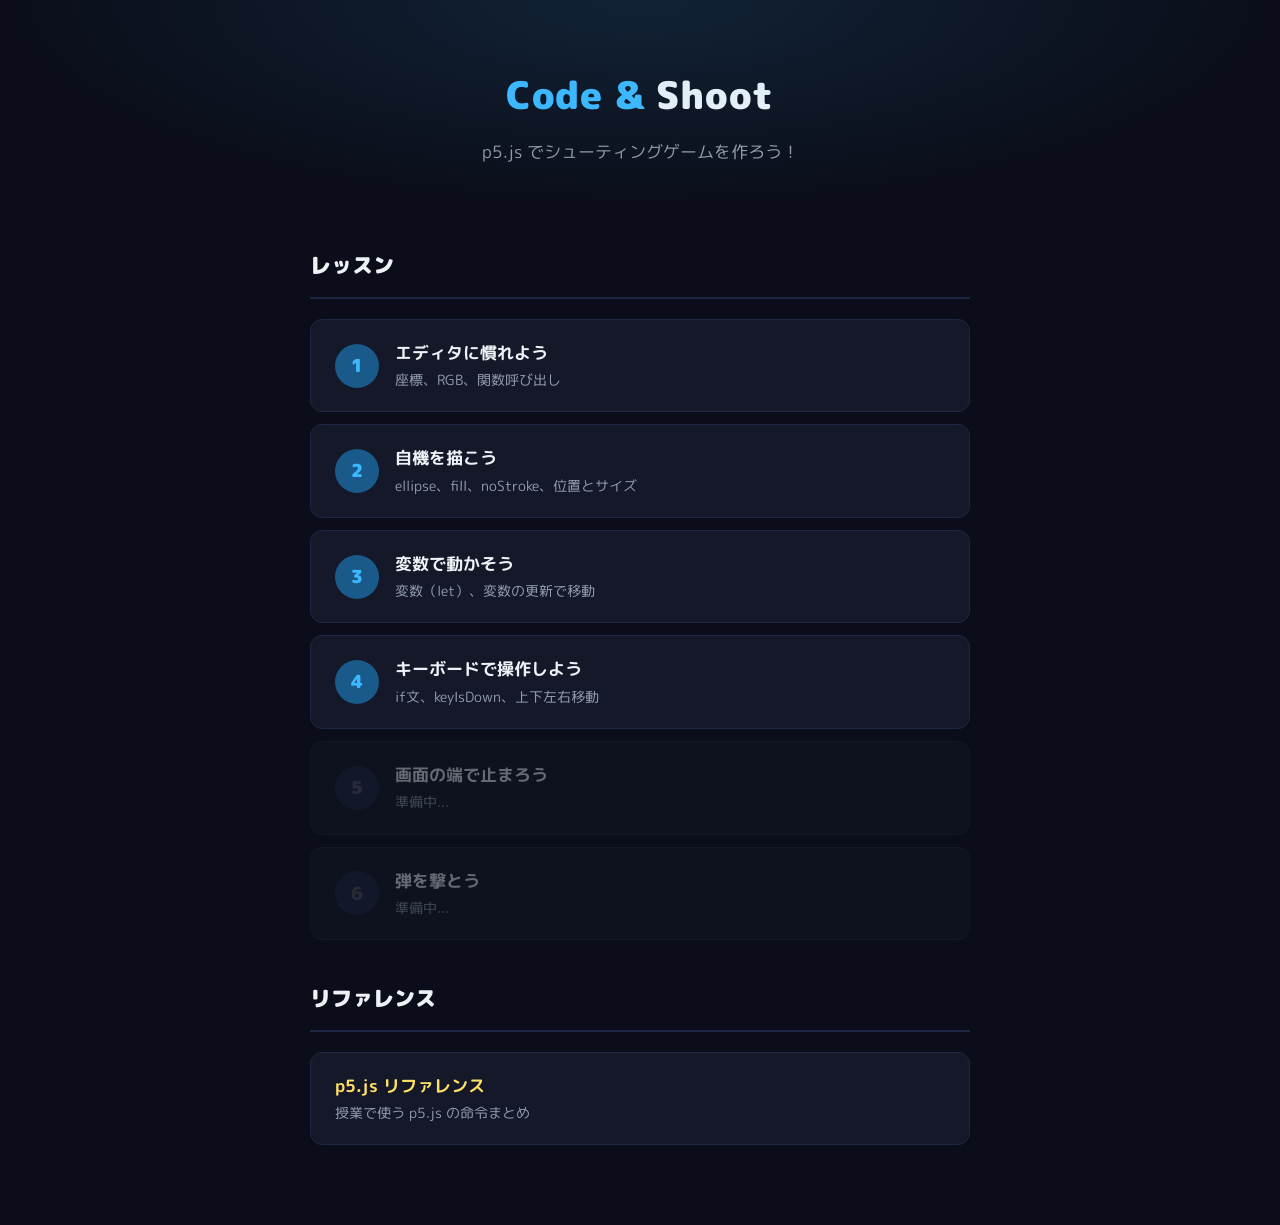
==== docs/index.html @ af5b7485 "カリキュラム再編(1-6回)と教材HTMLページ追加 - lessons/ を新番号体系に整理（旧l03廃止、l04→l05、l05→l06、l01-l04新規） - docs/ にlesson01-" ====
<!DOCTYPE html>
<html lang="ja">
<head>
<meta charset="UTF-8">
<meta name="viewport" content="width=device-width, initial-scale=1.0">
<title>Code & Shoot｜もくじ</title>
<link href="https://fonts.googleapis.com/css2?family=M+PLUS+Rounded+1c:wght@400;700;900&family=Source+Code+Pro:wght@400;600&display=swap" rel="stylesheet">
<style>
  :root {
    --bg: #0b0e1a;
    --card: #141828;
    --card-border: #1e2744;
    --accent: #3db8ff;
    --accent-dim: #1a5a8a;
    --yellow: #ffe066;
    --green: #6cdb8a;
    --pink: #ff6b9d;
    --orange: #ffa44f;
    --text: #c8d6e5;
    --text-bright: #eef2f7;
    --code-bg: #0d1120;
    --tag-bg: #1a2340;
  }

  * { margin: 0; padding: 0; box-sizing: border-box; }

  body {
    font-family: 'M PLUS Rounded 1c', sans-serif;
    background: var(--bg);
    color: var(--text);
    line-height: 1.8;
    padding: 0 0 80px 0;
  }

  .header {
    text-align: center;
    padding: 60px 20px 40px;
    position: relative;
    overflow: hidden;
  }
  .header::before {
    content: '';
    position: absolute;
    top: 0; left: 0; right: 0; bottom: 0;
    background: radial-gradient(ellipse at 50% 0%, rgba(61,184,255,0.12) 0%, transparent 70%);
    pointer-events: none;
  }
  .header h1 {
    font-size: 2.4em;
    font-weight: 900;
    color: var(--text-bright);
    letter-spacing: 0.02em;
  }
  .header h1 span { color: var(--accent); }
  .header p {
    margin-top: 8px;
    font-size: 1.05em;
    color: var(--text);
    opacity: 0.7;
  }

  .container {
    max-width: 700px;
    margin: 0 auto;
    padding: 0 20px;
  }

  .section-title {
    font-size: 1.3em;
    font-weight: 900;
    color: var(--text-bright);
    padding-bottom: 12px;
    margin-bottom: 20px;
    margin-top: 40px;
    border-bottom: 2px solid var(--card-border);
  }

  .lesson-list {
    list-style: none;
    display: flex;
    flex-direction: column;
    gap: 12px;
  }

  .lesson-list li a {
    display: flex;
    align-items: center;
    gap: 16px;
    background: var(--card);
    border: 1px solid var(--card-border);
    border-radius: 12px;
    padding: 18px 24px;
    text-decoration: none;
    color: var(--text);
    transition: border-color 0.2s, background 0.2s;
  }
  .lesson-list li a:hover {
    border-color: var(--accent);
    background: #181d34;
  }

  .lesson-num {
    display: flex;
    align-items: center;
    justify-content: center;
    width: 44px;
    height: 44px;
    border-radius: 50%;
    background: var(--accent-dim);
    color: var(--accent);
    font-weight: 900;
    font-size: 1.1em;
    flex-shrink: 0;
  }

  .lesson-info {
    flex: 1;
  }
  .lesson-title {
    font-size: 1.05em;
    font-weight: 700;
    color: var(--text-bright);
  }
  .lesson-desc {
    font-size: 0.88em;
    color: var(--text);
    opacity: 0.7;
  }

  .lesson-list li.disabled a {
    opacity: 0.4;
    pointer-events: none;
    cursor: default;
  }
  .lesson-list li.disabled .lesson-num {
    background: var(--card-border);
    color: #556;
  }

  .ref-link {
    display: block;
    background: var(--card);
    border: 1px solid var(--card-border);
    border-radius: 12px;
    padding: 18px 24px;
    text-decoration: none;
    color: var(--text);
    transition: border-color 0.2s, background 0.2s;
    margin-top: 12px;
  }
  .ref-link:hover {
    border-color: var(--yellow);
    background: #181d34;
  }
  .ref-link .ref-title {
    font-size: 1.05em;
    font-weight: 700;
    color: var(--yellow);
  }
  .ref-link .ref-desc {
    font-size: 0.88em;
    opacity: 0.7;
  }

  @media (max-width: 600px) {
    .header h1 { font-size: 1.6em; }
    .lesson-list li a { padding: 14px 16px; }
  }
</style>
</head>
<body>

<div class="header">
  <h1><span>Code &</span> Shoot</h1>
  <p>p5.js でシューティングゲームを作ろう！</p>
</div>

<div class="container">

  <h2 class="section-title">レッスン</h2>
  <ul class="lesson-list">
    <li>
      <a href="lesson01.html">
        <div class="lesson-num">1</div>
        <div class="lesson-info">
          <div class="lesson-title">エディタに慣れよう</div>
          <div class="lesson-desc">座標、RGB、関数呼び出し</div>
        </div>
      </a>
    </li>
    <li>
      <a href="lesson02.html">
        <div class="lesson-num">2</div>
        <div class="lesson-info">
          <div class="lesson-title">自機を描こう</div>
          <div class="lesson-desc">ellipse、fill、noStroke、位置とサイズ</div>
        </div>
      </a>
    </li>
    <li>
      <a href="lesson03.html">
        <div class="lesson-num">3</div>
        <div class="lesson-info">
          <div class="lesson-title">変数で動かそう</div>
          <div class="lesson-desc">変数（let）、変数の更新で移動</div>
        </div>
      </a>
    </li>
    <li>
      <a href="lesson04.html">
        <div class="lesson-num">4</div>
        <div class="lesson-info">
          <div class="lesson-title">キーボードで操作しよう</div>
          <div class="lesson-desc">if文、keyIsDown、上下左右移動</div>
        </div>
      </a>
    </li>
    <li class="disabled">
      <a href="#">
        <div class="lesson-num">5</div>
        <div class="lesson-info">
          <div class="lesson-title">画面の端で止まろう</div>
          <div class="lesson-desc">準備中...</div>
        </div>
      </a>
    </li>
    <li class="disabled">
      <a href="#">
        <div class="lesson-num">6</div>
        <div class="lesson-info">
          <div class="lesson-title">弾を撃とう</div>
          <div class="lesson-desc">準備中...</div>
        </div>
      </a>
    </li>
  </ul>

  <h2 class="section-title">リファレンス</h2>
  <a href="reference.html" class="ref-link">
    <div class="ref-title">p5.js リファレンス</div>
    <div class="ref-desc">授業で使う p5.js の命令まとめ</div>
  </a>

</div>

</body>
</html>
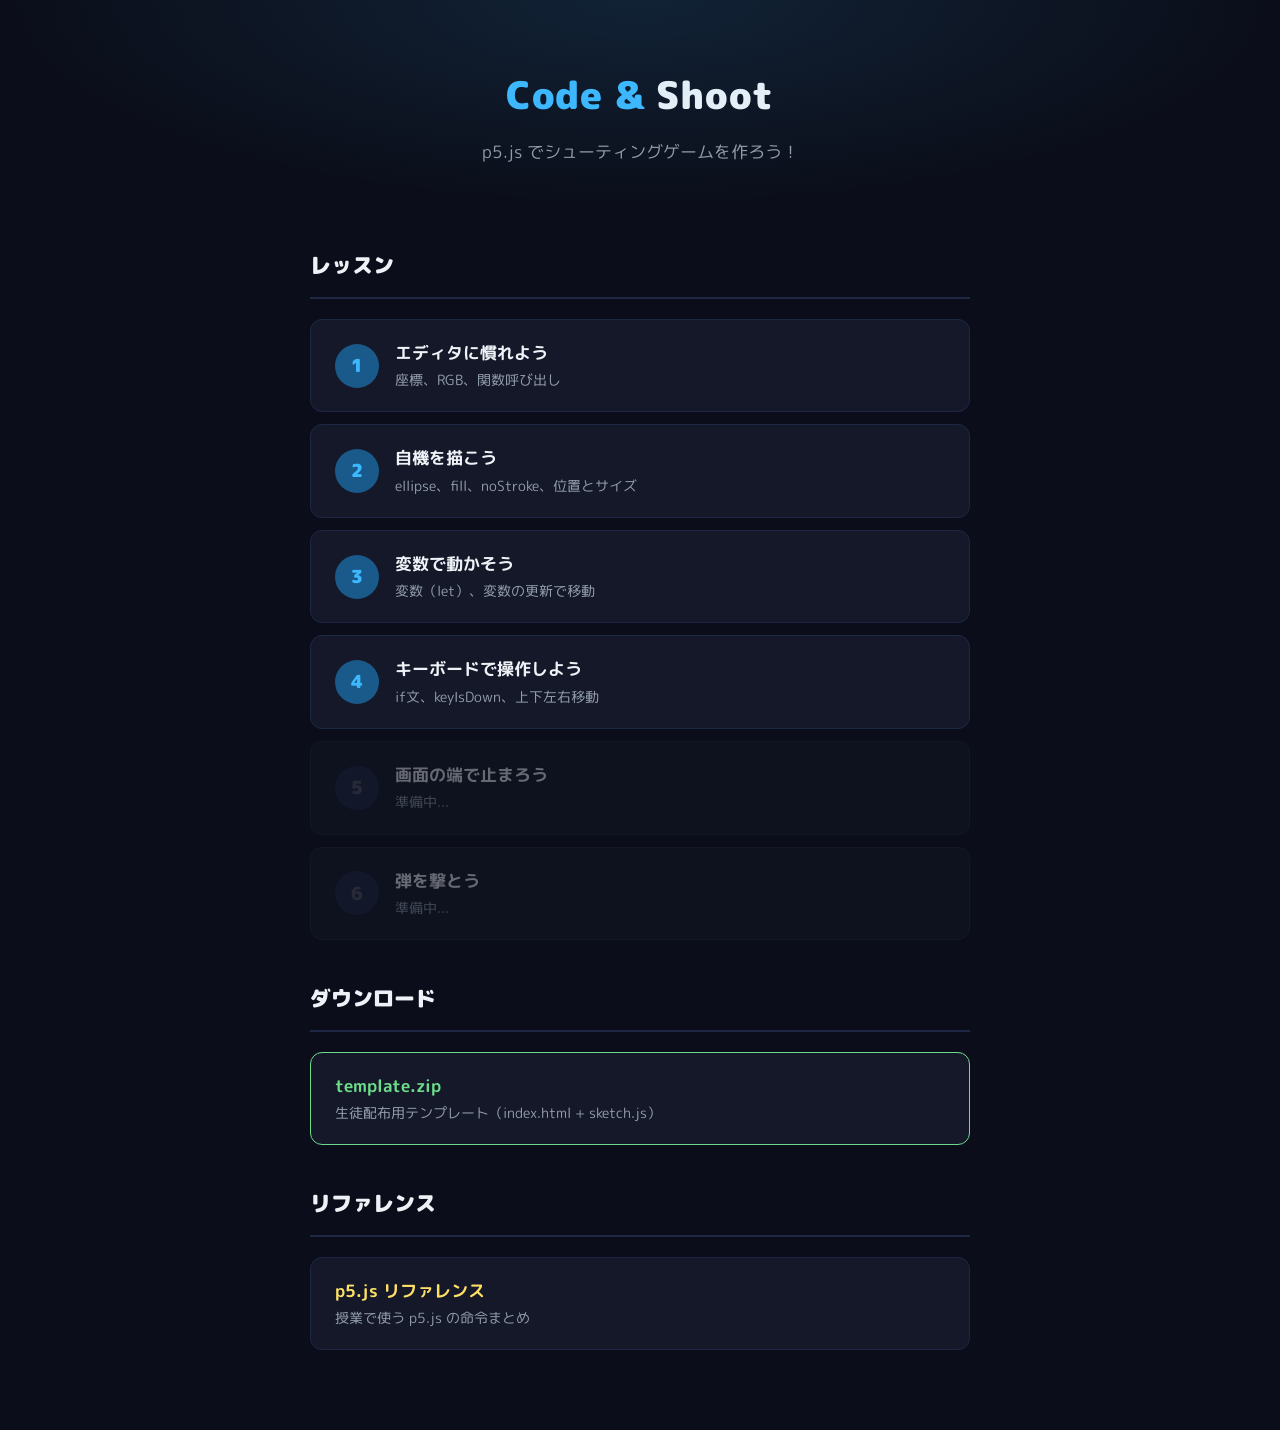
==== commit 7d2caebe: "index.htmlにテンプレートダウンロードリンクを追加 Co-Authored-By: Claude Opus 4.6 (1M context) <noreply@anthropic.com>" ====
--- a/docs/index.html
+++ b/docs/index.html
@@ -235,6 +235,12 @@
     </li>
   </ul>
 
+  <h2 class="section-title">ダウンロード</h2>
+  <a href="https://github.com/trigg-dev/code-and-shoot/releases/latest/download/template.zip" class="ref-link" style="border-color: var(--green);">
+    <div class="ref-title" style="color: var(--green);">template.zip</div>
+    <div class="ref-desc">生徒配布用テンプレート（index.html + sketch.js）</div>
+  </a>
+
   <h2 class="section-title">リファレンス</h2>
   <a href="reference.html" class="ref-link">
     <div class="ref-title">p5.js リファレンス</div>
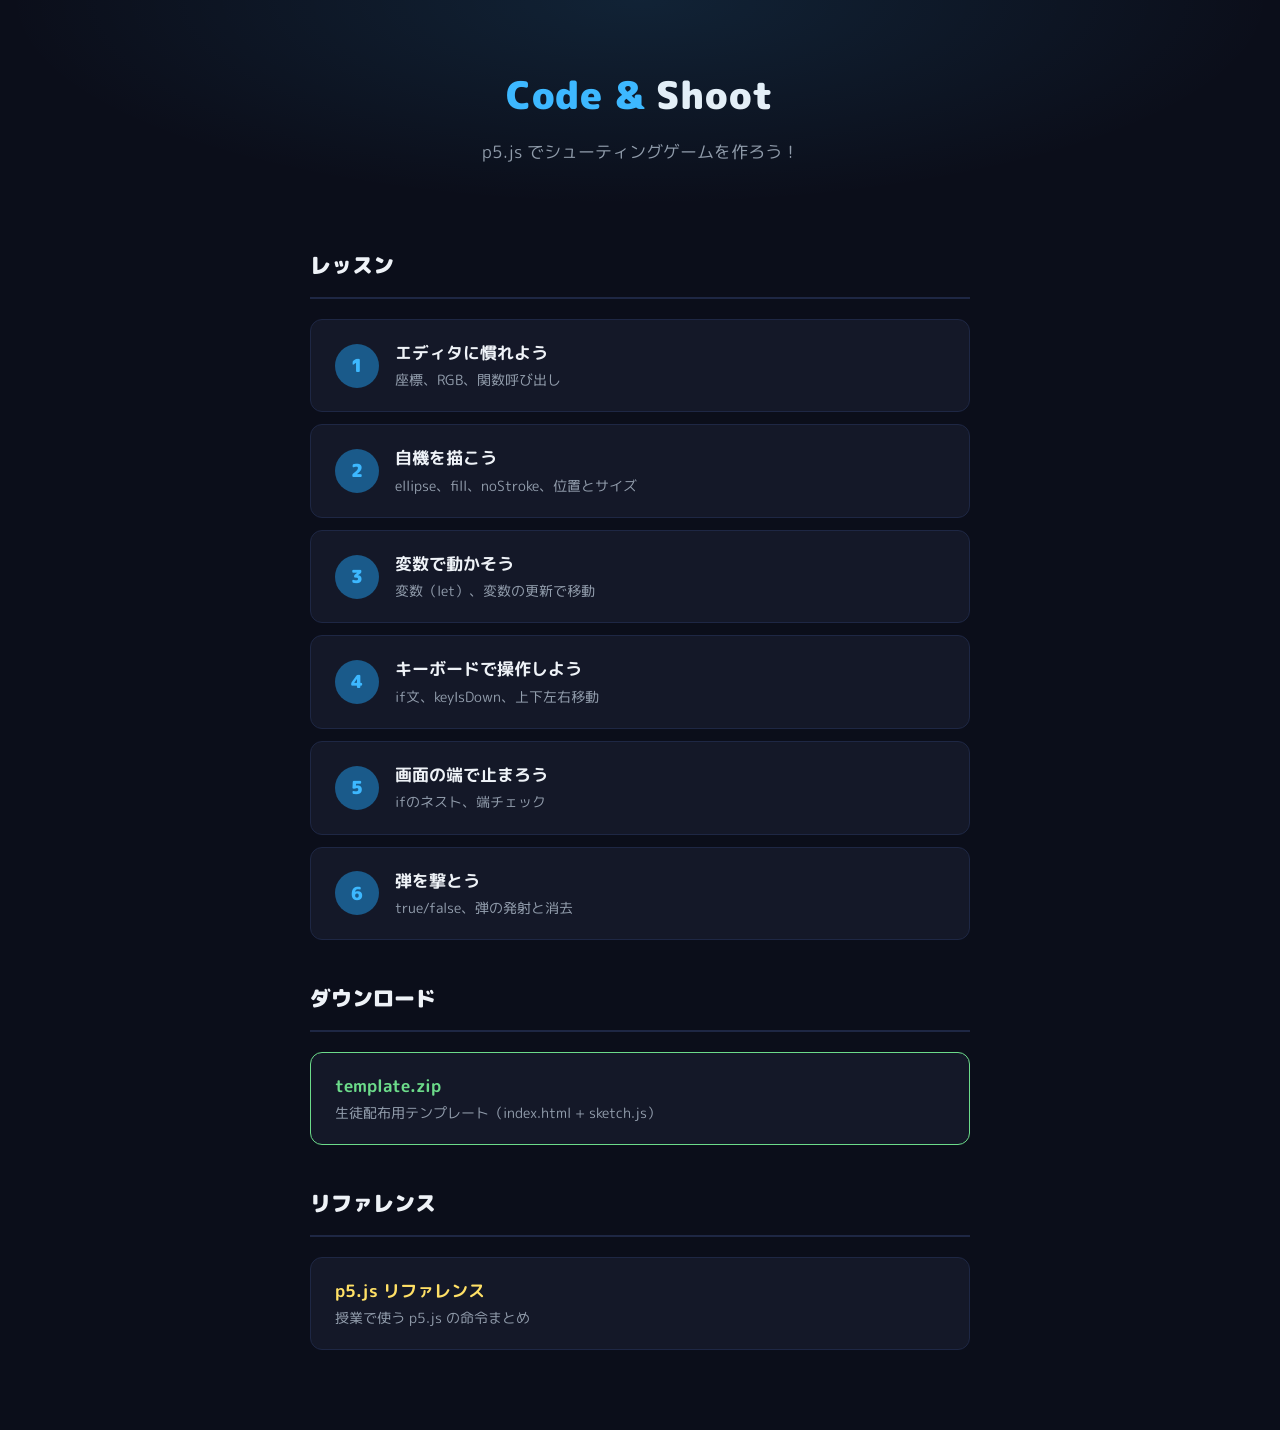
==== commit 38605a6c: "lesson05に発展チャレンジ追加、モーダル中スクロール無効化、トップメニュー更新 - lesson05: 速度増加時の境界すり抜け問題の発展チャレンジセクションを追加 - common.js: モ" ====
--- a/docs/index.html
+++ b/docs/index.html
@@ -5,177 +5,17 @@
 <meta name="viewport" content="width=device-width, initial-scale=1.0">
 <title>Code & Shoot｜もくじ</title>
 <link href="https://fonts.googleapis.com/css2?family=M+PLUS+Rounded+1c:wght@400;700;900&family=Source+Code+Pro:wght@400;600&display=swap" rel="stylesheet">
-<style>
-  :root {
-    --bg: #0b0e1a;
-    --card: #141828;
-    --card-border: #1e2744;
-    --accent: #3db8ff;
-    --accent-dim: #1a5a8a;
-    --yellow: #ffe066;
-    --green: #6cdb8a;
-    --pink: #ff6b9d;
-    --orange: #ffa44f;
-    --text: #c8d6e5;
-    --text-bright: #eef2f7;
-    --code-bg: #0d1120;
-    --tag-bg: #1a2340;
-  }
-
-  * { margin: 0; padding: 0; box-sizing: border-box; }
-
-  body {
-    font-family: 'M PLUS Rounded 1c', sans-serif;
-    background: var(--bg);
-    color: var(--text);
-    line-height: 1.8;
-    padding: 0 0 80px 0;
-  }
-
-  .header {
-    text-align: center;
-    padding: 60px 20px 40px;
-    position: relative;
-    overflow: hidden;
-  }
-  .header::before {
-    content: '';
-    position: absolute;
-    top: 0; left: 0; right: 0; bottom: 0;
-    background: radial-gradient(ellipse at 50% 0%, rgba(61,184,255,0.12) 0%, transparent 70%);
-    pointer-events: none;
-  }
-  .header h1 {
-    font-size: 2.4em;
-    font-weight: 900;
-    color: var(--text-bright);
-    letter-spacing: 0.02em;
-  }
-  .header h1 span { color: var(--accent); }
-  .header p {
-    margin-top: 8px;
-    font-size: 1.05em;
-    color: var(--text);
-    opacity: 0.7;
-  }
-
-  .container {
-    max-width: 700px;
-    margin: 0 auto;
-    padding: 0 20px;
-  }
-
-  .section-title {
-    font-size: 1.3em;
-    font-weight: 900;
-    color: var(--text-bright);
-    padding-bottom: 12px;
-    margin-bottom: 20px;
-    margin-top: 40px;
-    border-bottom: 2px solid var(--card-border);
-  }
-
-  .lesson-list {
-    list-style: none;
-    display: flex;
-    flex-direction: column;
-    gap: 12px;
-  }
-
-  .lesson-list li a {
-    display: flex;
-    align-items: center;
-    gap: 16px;
-    background: var(--card);
-    border: 1px solid var(--card-border);
-    border-radius: 12px;
-    padding: 18px 24px;
-    text-decoration: none;
-    color: var(--text);
-    transition: border-color 0.2s, background 0.2s;
-  }
-  .lesson-list li a:hover {
-    border-color: var(--accent);
-    background: #181d34;
-  }
-
-  .lesson-num {
-    display: flex;
-    align-items: center;
-    justify-content: center;
-    width: 44px;
-    height: 44px;
-    border-radius: 50%;
-    background: var(--accent-dim);
-    color: var(--accent);
-    font-weight: 900;
-    font-size: 1.1em;
-    flex-shrink: 0;
-  }
-
-  .lesson-info {
-    flex: 1;
-  }
-  .lesson-title {
-    font-size: 1.05em;
-    font-weight: 700;
-    color: var(--text-bright);
-  }
-  .lesson-desc {
-    font-size: 0.88em;
-    color: var(--text);
-    opacity: 0.7;
-  }
-
-  .lesson-list li.disabled a {
-    opacity: 0.4;
-    pointer-events: none;
-    cursor: default;
-  }
-  .lesson-list li.disabled .lesson-num {
-    background: var(--card-border);
-    color: #556;
-  }
-
-  .ref-link {
-    display: block;
-    background: var(--card);
-    border: 1px solid var(--card-border);
-    border-radius: 12px;
-    padding: 18px 24px;
-    text-decoration: none;
-    color: var(--text);
-    transition: border-color 0.2s, background 0.2s;
-    margin-top: 12px;
-  }
-  .ref-link:hover {
-    border-color: var(--yellow);
-    background: #181d34;
-  }
-  .ref-link .ref-title {
-    font-size: 1.05em;
-    font-weight: 700;
-    color: var(--yellow);
-  }
-  .ref-link .ref-desc {
-    font-size: 0.88em;
-    opacity: 0.7;
-  }
-
-  @media (max-width: 600px) {
-    .header h1 { font-size: 1.6em; }
-    .lesson-list li a { padding: 14px 16px; }
-  }
-</style>
+<link rel="stylesheet" href="css/common.css">
+<link rel="stylesheet" href="css/index.css">
 </head>
 <body>
 
-<div class="header">
+<header>
   <h1><span>Code &</span> Shoot</h1>
   <p>p5.js でシューティングゲームを作ろう！</p>
-</div>
+</header>
 
-<div class="container">
+<main class="container">
 
   <h2 class="section-title">レッスン</h2>
   <ul class="lesson-list">
@@ -215,29 +55,29 @@
         </div>
       </a>
     </li>
-    <li class="disabled">
-      <a href="#">
+    <li>
+      <a href="lesson05.html">
         <div class="lesson-num">5</div>
         <div class="lesson-info">
           <div class="lesson-title">画面の端で止まろう</div>
-          <div class="lesson-desc">準備中...</div>
+          <div class="lesson-desc">ifのネスト、端チェック</div>
         </div>
       </a>
     </li>
-    <li class="disabled">
-      <a href="#">
+    <li>
+      <a href="lesson06.html">
         <div class="lesson-num">6</div>
         <div class="lesson-info">
           <div class="lesson-title">弾を撃とう</div>
-          <div class="lesson-desc">準備中...</div>
+          <div class="lesson-desc">true/false、弾の発射と消去</div>
         </div>
       </a>
     </li>
   </ul>
 
   <h2 class="section-title">ダウンロード</h2>
-  <a href="https://github.com/trigg-dev/code-and-shoot/releases/latest/download/template.zip" class="ref-link" style="border-color: var(--green);">
-    <div class="ref-title" style="color: var(--green);">template.zip</div>
+  <a href="https://github.com/trigg-dev/code-and-shoot/releases/latest/download/template.zip" class="ref-link ref-link--green">
+    <div class="ref-title ref-title--green">template.zip</div>
     <div class="ref-desc">生徒配布用テンプレート（index.html + sketch.js）</div>
   </a>
 
@@ -247,7 +87,7 @@
     <div class="ref-desc">授業で使う p5.js の命令まとめ</div>
   </a>
 
-</div>
+</main>
 
 </body>
 </html>
--- a/docs/css/common.css
+++ b/docs/css/common.css
@@ -0,0 +1,104 @@
+/* ========================================
+   common.css — 全ページ共通スタイル
+   ======================================== */
+
+:root {
+  --bg: #0b0e1a;
+  --card: #141828;
+  --card-border: #1e2744;
+  --accent: #3db8ff;
+  --accent-dim: #1a5a8a;
+  --yellow: #ffe066;
+  --green: #6cdb8a;
+  --pink: #ff6b9d;
+  --orange: #ffa44f;
+  --text: #c8d6e5;
+  --text-bright: #eef2f7;
+  --code-bg: #0d1120;
+  --tag-bg: #1a2340;
+}
+
+* { margin: 0; padding: 0; box-sizing: border-box; }
+
+body {
+  font-family: 'M PLUS Rounded 1c', sans-serif;
+  background: var(--bg);
+  color: var(--text);
+  line-height: 1.8;
+  padding: 0 0 80px 0;
+}
+
+/* --- ヘッダー --- */
+header {
+  text-align: center;
+  padding: 60px 20px 40px;
+  position: relative;
+  overflow: hidden;
+}
+header::before {
+  content: '';
+  position: absolute;
+  top: 0; left: 0; right: 0; bottom: 0;
+  background: radial-gradient(ellipse at 50% 0%, rgba(61,184,255,0.12) 0%, transparent 70%);
+  pointer-events: none;
+}
+header h1 {
+  font-size: 2.4em;
+  font-weight: 900;
+  color: var(--text-bright);
+  letter-spacing: 0.02em;
+}
+header h1 span { color: var(--accent); }
+header p {
+  margin-top: 8px;
+  font-size: 1.05em;
+  color: var(--text);
+  opacity: 0.7;
+}
+.lesson-badge {
+  display: inline-block;
+  background: var(--accent-dim);
+  color: var(--accent);
+  font-size: 0.9em;
+  font-weight: 700;
+  padding: 4px 18px;
+  border-radius: 20px;
+  margin-bottom: 12px;
+  letter-spacing: 0.05em;
+}
+
+/* --- インラインコード --- */
+code {
+  font-family: 'Source Code Pro', monospace;
+  background: var(--code-bg);
+  padding: 2px 7px;
+  border-radius: 4px;
+  font-size: 0.92em;
+  color: var(--yellow);
+}
+
+/* --- シンタックスハイライト --- */
+pre .comment { color: #5a6a8a; }
+pre .keyword { color: var(--pink); }
+pre .func    { color: var(--yellow); }
+pre .number  { color: var(--green); }
+pre .string  { color: var(--orange); }
+
+/* --- コンテナ --- */
+.container {
+  max-width: 900px;
+  margin: 0 auto;
+  padding: 0 20px;
+}
+
+/* --- ユーティリティ --- */
+.text-pink   { color: var(--pink); }
+.text-green  { color: var(--green); }
+.text-accent { color: var(--accent); }
+.text-yellow { color: var(--yellow); }
+.text-orange { color: var(--orange); }
+
+/* --- レスポンシブ --- */
+@media (max-width: 600px) {
+  header h1 { font-size: 1.6em; }
+}
--- a/docs/css/index.css
+++ b/docs/css/index.css
@@ -0,0 +1,118 @@
+/* ========================================
+   index.css — もくじページ専用
+   ======================================== */
+
+.container {
+  max-width: 700px;
+}
+
+.section-title {
+  font-size: 1.3em;
+  font-weight: 900;
+  color: var(--text-bright);
+  padding-bottom: 12px;
+  margin-bottom: 20px;
+  margin-top: 40px;
+  border-bottom: 2px solid var(--card-border);
+}
+
+/* --- レッスンリスト --- */
+.lesson-list {
+  list-style: none;
+  display: flex;
+  flex-direction: column;
+  gap: 12px;
+}
+.lesson-list li a {
+  display: flex;
+  align-items: center;
+  gap: 16px;
+  background: var(--card);
+  border: 1px solid var(--card-border);
+  border-radius: 12px;
+  padding: 18px 24px;
+  text-decoration: none;
+  color: var(--text);
+  transition: border-color 0.2s, background 0.2s;
+}
+.lesson-list li a:hover {
+  border-color: var(--accent);
+  background: #181d34;
+}
+.lesson-num {
+  display: flex;
+  align-items: center;
+  justify-content: center;
+  width: 44px;
+  height: 44px;
+  border-radius: 50%;
+  background: var(--accent-dim);
+  color: var(--accent);
+  font-weight: 900;
+  font-size: 1.1em;
+  flex-shrink: 0;
+}
+.lesson-info {
+  flex: 1;
+}
+.lesson-title {
+  font-size: 1.05em;
+  font-weight: 700;
+  color: var(--text-bright);
+}
+.lesson-desc {
+  font-size: 0.88em;
+  color: var(--text);
+  opacity: 0.7;
+}
+
+/* --- 無効化レッスン --- */
+.lesson-list li.disabled a {
+  opacity: 0.4;
+  pointer-events: none;
+  cursor: default;
+}
+.lesson-list li.disabled .lesson-num {
+  background: var(--card-border);
+  color: #556;
+}
+
+/* --- リファレンス・ダウンロードリンク --- */
+.ref-link {
+  display: block;
+  background: var(--card);
+  border: 1px solid var(--card-border);
+  border-radius: 12px;
+  padding: 18px 24px;
+  text-decoration: none;
+  color: var(--text);
+  transition: border-color 0.2s, background 0.2s;
+  margin-top: 12px;
+}
+.ref-link:hover {
+  border-color: var(--yellow);
+  background: #181d34;
+}
+.ref-link--green {
+  border-color: var(--green);
+}
+.ref-link--green:hover {
+  border-color: var(--green);
+}
+.ref-title {
+  font-size: 1.05em;
+  font-weight: 700;
+  color: var(--yellow);
+}
+.ref-title--green {
+  color: var(--green);
+}
+.ref-desc {
+  font-size: 0.88em;
+  opacity: 0.7;
+}
+
+/* --- レスポンシブ --- */
+@media (max-width: 600px) {
+  .lesson-list li a { padding: 14px 16px; }
+}
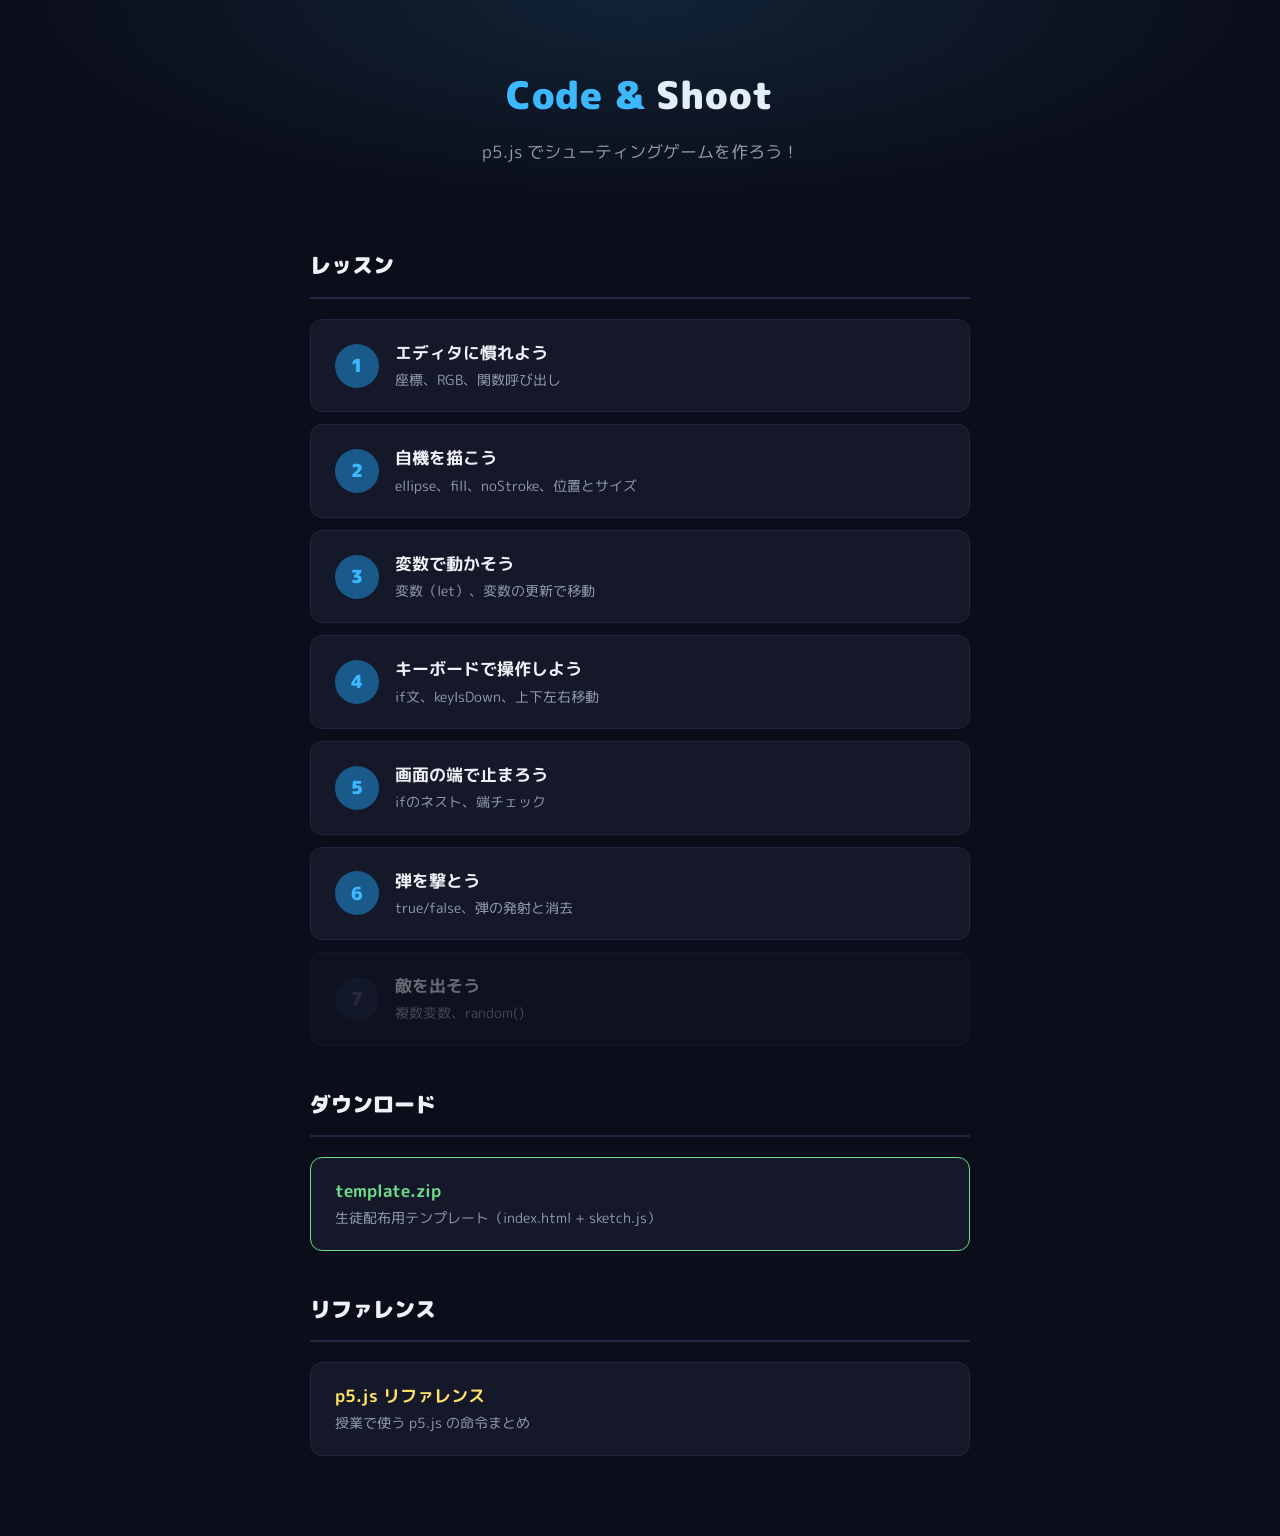
==== commit e4ce22b4: "Lesson 07（敵を出そう）追加、タイトルをCode & Shootに統一 - lesson07.html: 敵キャラの変数管理とrandom()を教えるレッスンページ追加 - lessons/l" ====
--- a/docs/index.html
+++ b/docs/index.html
@@ -73,6 +73,15 @@
         </div>
       </a>
     </li>
+    <li class="disabled">
+      <a href="#">
+        <div class="lesson-num">7</div>
+        <div class="lesson-info">
+          <div class="lesson-title">敵を出そう</div>
+          <div class="lesson-desc">複数変数、random()</div>
+        </div>
+      </a>
+    </li>
   </ul>
 
   <h2 class="section-title">ダウンロード</h2>
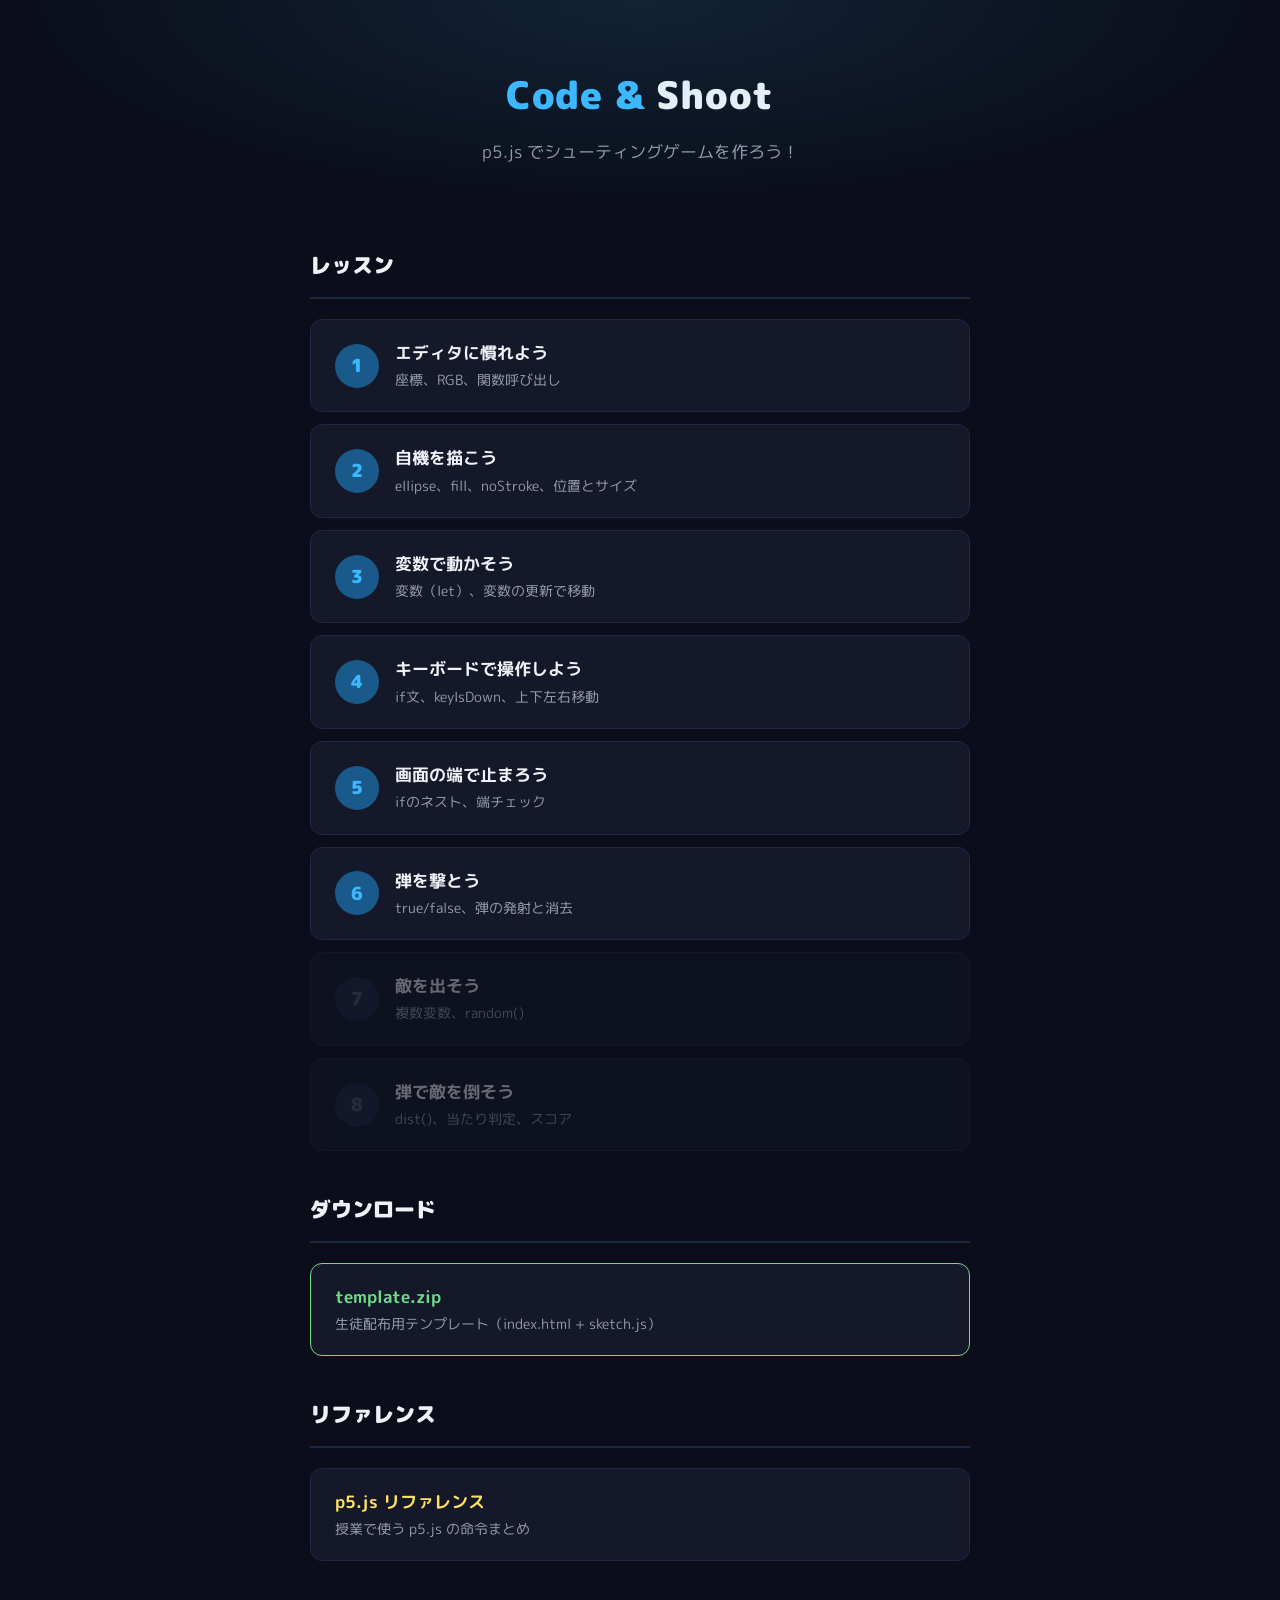
==== commit dd88803f: "Lesson 08（弾で敵を倒そう）追加、デモの星描画randomSeed問題修正 - lesson08.html: dist()当たり判定・スコア表示を教えるレッスンページ追加 - lessons/" ====
--- a/docs/index.html
+++ b/docs/index.html
@@ -82,6 +82,15 @@
         </div>
       </a>
     </li>
+    <li class="disabled">
+      <a href="#">
+        <div class="lesson-num">8</div>
+        <div class="lesson-info">
+          <div class="lesson-title">弾で敵を倒そう</div>
+          <div class="lesson-desc">dist()、当たり判定、スコア</div>
+        </div>
+      </a>
+    </li>
   </ul>
 
   <h2 class="section-title">ダウンロード</h2>
